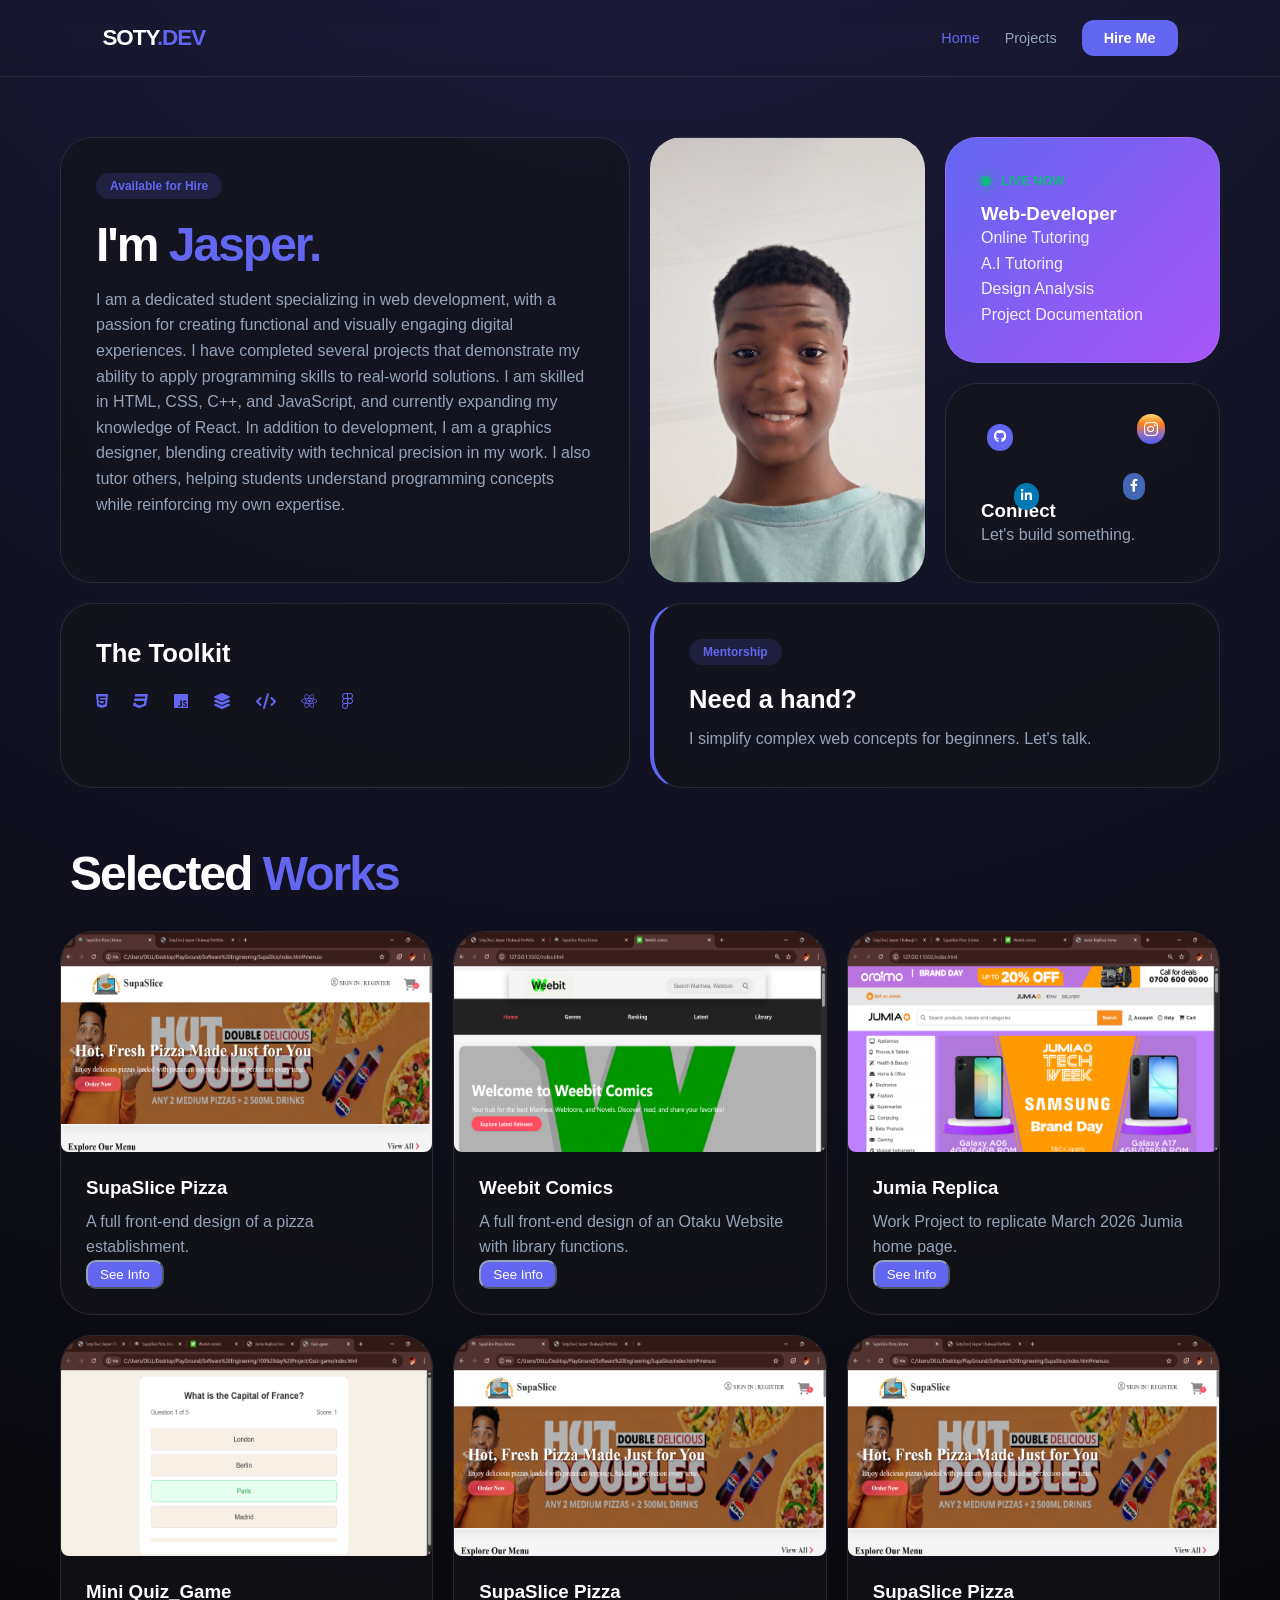
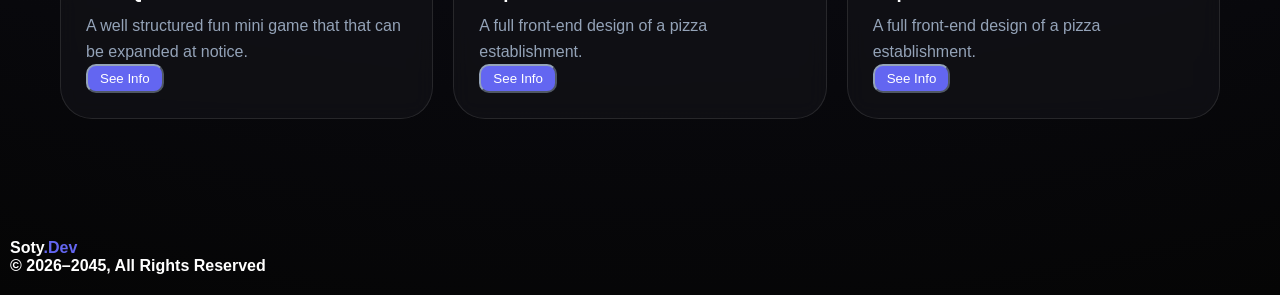
==== index.html @ 4f593fce "Initial commit: Adding my project files" ====
<!doctype html>
<html lang="en">
  <head>
    <meta charset="UTF-8" />
    <meta name="viewport" content="width=device-width, initial-scale=1.0" />
    <title>Soty.Dev | Jasper Chukwuji Portfolio</title>
    <!-- Local Font Awesome (Ensure this folder exists) -->
    <link rel="stylesheet" href="fonts/css/all.css" type="text/css" />
    <link rel="stylesheet" href="./css/style.css" />
    <noscript>
      <style>
        /* If JS is disabled or fails, show all content immediately */
        .reveal {
          opacity: 1 !important;
          transform: none !important;
        }
      </style>
    </noscript>
  </head>
  <body>
    <nav>
      <div class="logo">
        <a href="index.html">SOTY<span>.DEV</span></a>
      </div>
      <div class="nav-links">
        <a href="index.html" class="active">Home</a>
        <a href="#project-section">Projects</a>
        <a href="mailto:jasperchukwuji@gmail.com" class="nav-btn">Hire Me</a>
      </div>
      <button class="menu-btn" id="menuBtn">
        <i class="fa-solid fa-bars"></i>
      </button>
    </nav>

    <div class="container">
      <!-- Hero Section -->
      <div class="card hero-card reveal">
        <div class="badge">Available for Hire</div>
        <h1>I'm <span class="highlight">Jasper.</span></h1>
        <p>
          I am a dedicated student specializing in web development, with a
          passion for creating functional and visually engaging digital
          experiences. I have completed several projects that demonstrate my
          ability to apply programming skills to real-world solutions. I am
          skilled in HTML, CSS, C++, and JavaScript, and currently expanding my
          knowledge of React. In addition to development, I am a graphics
          designer, blending creativity with technical precision in my work. I
          also tutor others, helping students understand programming concepts
          while reinforcing my own expertise.
        </p>
      </div>

      <!-- Visual Space / Photo -->
      <div class="card photo-card reveal"></div>

      <!-- Operation/Status -->
      <div class="card operation-card reveal">
        <div class="status-container">
          <div class="status-dot"></div>
          <span class="status-text">LIVE NOW</span>
        </div>
        <h3>Web-Developer</h3>
        <p style="color: white; opacity: 0.9">Online Tutoring</p>
        <p style="color: white; opacity: 0.9">A.I Tutoring</p>
        <p style="color: white; opacity: 0.9">Design Analysis</p>
        <p style="color: white; opacity: 0.9">Project Documentation</p>

      </div>

      <!-- Social Small -->
      <a href="contact.html" class="card social-card reveal">
        <div class="social-icon-wrapper">
          <i class="fa-brands fa-github" id="github"></i>
          <i class="fa-brands fa-facebook-f" id="facebook"></i>
          <i class="fa-brands fa-instagram" id="instagram"></i>
          <i class="fa-brands fa-linkedin-in" id="linkedin"></i>
        </div>
        <div class="social-content">
          <h3>Connect</h3>
          <p>Let's build something.</p>
        </div>
      </a>

      <!-- Stack -->
      <div class="card stack-card reveal">
        <h2>The Toolkit</h2>
        <div class="stack-icons">
          <i class="fa-brands fa-html5"></i>
          <i class="fa-brands fa-css3"></i>
          <i class="fa-brands fa-js"></i>
          <i class="fa-solid fa-layer-group"></i>
          <i class="fa-solid fa-code"></i>
          <i class="fa-brands fa-react"></i>
          <i class="fa-brands fa-figma"></i>
        </div>
      </div>

      <!-- Tutoring/Service -->
      <div class="card tutoring-card reveal">
        <div class="badge">Mentorship</div>
        <h2>Need a hand?</h2>
        <p>I simplify complex web concepts for beginners. Let's talk.</p>
      </div>
    </div>

    <div class="projects-section reveal" id="project-section">
      <h1>Selected <span class="highlight">Works</span></h1>
      <div class="project-grid">
        <div class="card project-item reveal">
          <div class="work-img">
            <img
              src="images/projects/SupaSlice Pizza _ Home.png"
              alt="Project 1"
            />
          </div>
          <div class="work-info">
            <h3>SupaSlice Pizza</h3>
            <p>A full front-end design of a pizza establishment.</p>
            <button class="btn">
              <a href="./projects/supaSlice.html">See Info</a>
            </button>
          </div>
        </div>

        <div class="card project-item reveal">
          <div class="work-img">
            <img src="images/projects/Weebit comics.png" alt="Project 1" />
          </div>
          <div class="work-info">
            <h3>Weebit Comics</h3>
            <p>
              A full front-end design of an Otaku Website with library
              functions.
            </p>
            <button class="btn">
              <a href="./projects/supaSlice.html">See Info</a>
            </button>
          </div>
        </div>

        <div class="card project-item reveal">
          <div class="work-img">
            <img src="images/projects/Jumia Replica.png" alt="Project 1" />
          </div>
          <div class="work-info">
            <h3>Jumia Replica</h3>
            <p>Work Project to replicate March 2026 Jumia home page.</p>
            <button class="btn">
              <a href="./projects/supaSlice.html">See Info</a>
            </button>
          </div>
        </div>

        <div class="card project-item reveal">
          <div class="work-img">
            <img src="images/projects/quiz-game.png" alt="Project 1" />
          </div>
          <div class="work-info">
            <h3>Mini Quiz_Game</h3>
            <p>
              A well structured fun mini game that that can be expanded at
              notice.
            </p>
            <button class="btn">
              <a href="./projects/supaSlice.html">See Info</a>
            </button>
          </div>
        </div>

        <div class="card project-item reveal">
          <div class="work-img">
            <img
              src="images/projects/SupaSlice Pizza _ Home.png"
              alt="Project 1"
            />
          </div>
          <div class="work-info">
            <h3>SupaSlice Pizza</h3>
            <p>A full front-end design of a pizza establishment.</p>
            <button class="btn">
              <a href="./projects/supaSlice.html">See Info</a>
            </button>
          </div>
        </div>

        <div class="card project-item reveal">
          <div class="work-img">
            <img
              src="images/projects/SupaSlice Pizza _ Home.png"
              alt="Project 1"
            />
          </div>
          <div class="work-info">
            <h3>SupaSlice Pizza</h3>
            <p>A full front-end design of a pizza establishment.</p>
            <button class="btn">
              <a href="./projects/supaSlice.html">See Info</a>
            </button>
          </div>
        </div>
      </div>
    </div>

    <footer>
      <div class="footer-top">
        <h4>Soty<span class="highlight">.Dev</span></h4>
        <h4>© 2026–2045, All Rights Reserved</h4>
      </div>
    </footer>

    <script src="script.js"></script>
  </body>
</html>
---- css/style.css ----
:root {
  --bg: #050505;
  --card-bg: rgba(20, 20, 25, 0.6);
  --accent: #6366f1;
  --accent-glow: rgba(99, 102, 241, 0.3);
  --text-main: #ffffff;
  --text-dim: #94a3b8;
  --glass-border: rgba(255, 255, 255, 0.1);
}

* {
  margin: 0;
  padding: 0;
  box-sizing: border-box;
}

html {
  scroll-behavior: smooth;
}

body {
  background-color: var(--bg);
  background-image: radial-gradient(circle at 50% -20%, #1e1e3f, transparent);
  color: var(--text-main);
  font-family:
    "Plus Jakarta Sans",
    -apple-system,
    BlinkMacSystemFont,
    "Segoe UI",
    Roboto,
    Helvetica,
    Arial,
    sans-serif;
  overflow-x: hidden;
  min-height: 100vh;
}

/* Navigation */
nav {
  display: flex;
  justify-content: space-between;
  align-items: center;
  padding: 20px 8%;
  backdrop-filter: blur(12px);
  position: sticky;
  top: 0;
  z-index: 1000;
  border-bottom: 1px solid var(--glass-border);
}

.menu-btn {
  display: none;
}

.logo {
  font-weight: 800;
  font-size: 1.4rem;
  letter-spacing: -1px;
}
.logo span {
  color: var(--accent);
}

.nav-links {
  display: flex;
  align-items: center;
  gap: 25px;
}
.nav-links a {
  color: var(--text-dim);
  text-decoration: none;
  font-size: 0.9rem;
  transition: 0.3s;
}

.nav-links a:hover,
.nav-links a.active {
  color: var(--accent);
}

.nav-btn {
  background: var(--accent);
  color: white !important;
  padding: 10px 22px;
  border-radius: 12px;
  font-weight: 600;
}

/* Bento Grid Layout */
.container {
  max-width: 1200px;
  margin: 60px auto;
  padding: 0 20px;
  display: grid;
  grid-template-columns: repeat(4, 1fr);
  grid-auto-rows: minmax(180px, auto);
  gap: 20px;
}

/* Card Base Styling */
.card {
  background: var(--card-bg);
  border: 1px solid var(--glass-border);
  border-radius: 32px;
  padding: 35px;
  backdrop-filter: blur(10px);
  transition: all 0.5s cubic-bezier(0.175, 0.885, 0.32, 1.275);
  text-decoration: none;
  color: inherit;
}

.card:hover {
  border-color: var(--accent);
  transform: translateY(-8px);
  box-shadow:
    0 20px 40px rgba(0, 0, 0, 0.4),
    0 0 25px var(--accent-glow);
}

/* Card Variations */
.hero-card {
  grid-column: span 2;
  grid-row: span 2;
}

.photo-card {
  grid-column: span 1;
  grid-row: span 2;
  background-color: #1e1e3f;
  background: url("../images/IMG_20250208_132256_642@260905163.jpg")
    center/cover no-repeat;
}

.operation-card {
  grid-column: span 1;
  background: linear-gradient(135deg, #6366f1, #a855f7);
  color: white;
}

.stack-card {
  grid-column: span 2;
}
.tutoring-card {
  grid-column: span 2;
  border-left: 4px solid var(--accent);
}

.social-card {
  position: relative;
  overflow: hidden;
  display: flex;
  flex-direction: column;
  justify-content: flex-end;
  min-height: 200px;
  transition: background 0.4s;
}

.social-card:hover {
  background: rgba(99, 102, 241, 0.1);
}

.social-icon-wrapper {
  position: absolute;
  top: 0;
  left: 0;
  width: 100%;
  height: 100%;
}

.social-icon-wrapper i {
  position: absolute;
  animation: float 4s ease-in-out infinite;
}

/* Randomized positions and different animation delays */
#github { 
  top: 20%; left: 15%; 
  animation-delay: 0s; 
}
#facebook { 
  top: 45%; left: 65%; 
  animation-delay: 0.5s; 
}
#instagram { 
  top: 15%; left: 70%; 
  animation-delay: 1s; 
}
#linkedin { 
  top: 50%; left: 25%; 
  animation-delay: 1.5s; 
  background-color: #0077b5;
  color: white;
  border-radius: 50px;
  padding: 7px;
  font-size: 0.8rem;
}

@keyframes float {
  0%, 100% { transform: translateY(0) rotate(0deg); }
  50% { transform: translateY(-15px) rotate(5deg); }
}

/* Elements */
.badge {
  background: rgba(99, 102, 241, 0.15);
  color: var(--accent);
  padding: 6px 14px;
  border-radius: 100px;
  font-size: 0.75rem;
  font-weight: 700;
  margin-bottom: 20px;
  display: inline-block;
}

a{
  text-decoration: none;
  color: inherit;;
}


h1 {
  font-size: 3rem;
  line-height: 1.1;
  margin-bottom: 15px;
  letter-spacing: -2px;
}
h2 {
  font-size: 1.6rem;
  margin-bottom: 12px;
}
p {
  color: var(--text-dim);
  line-height: 1.6;
  font-size: 1rem;
}

ul{
 list-style: none;
}

.stack-icons {
  display: flex;
  gap: 25px;
  margin-top: 25px;
  color: var(--accent);
}

.status-container {
  display: flex;
  align-items: center;
  gap: 10px;
  margin-bottom: 15px;
}
.status-dot {
  height: 10px;
  width: 10px;
  background: #10b981;
  border-radius: 50%;
  box-shadow: 0 0 12px #10b981;
}
.status-text {
  font-size: 0.8rem;
  font-weight: 800;
  color: #10b981;
}

@keyframes pulse {
  0% {
    box-shadow: 0 0 0 0 rgba(74, 222, 128, 0.7);
  }

  70% {
    box-shadow: 0 0 0 10px rgba(74, 222, 128, 0);
  }

  100% {
    box-shadow: 0 0 0 0 rgba(74, 222, 128, 0);
  }
}

.status-dot {
  animation: pulse 2s infinite;
}

/* Projects Section Fitting */
.projects-section {
  max-width: 1200px;
  margin: 40px auto 100px;
  padding: 0 20px;
}

.projects-section h1 {
  margin-bottom: 30px;
  padding-left: 10px;
}

.project-grid {
  display: grid;
  grid-template-columns: repeat(auto-fit, minmax(300px, 1fr));
  gap: 20px;
}

.project-item {
  padding: 0;
  overflow: hidden;
}
.work-img img {
  width: 100%;
  height: 220px;
  object-fit: fill;
  display: block;
  border-radius: 8px;
}
.work-info {
  padding: 25px;
}
.work-info h3 {
  margin-bottom: 10px;
  color: var(--text-main);
}

.highlight {
  color: var(--accent);
}

.btn {
  padding: 5px 12px;
  color: var(--text-main);
  border-color: var(--text-dim);
  border-radius: 10px;
  background-color: var(--accent);
}
.btn a {
  color: var(--text-main);
  text-decoration: none;
}

/* Reveal Animation Class */
.reveal {
  opacity: 0;
  transform: translateY(30px);
  transition: all 0.8s ease-out;
}

.reveal.active {
  opacity: 1;
  transform: translateY(0);
}

/* Responsive */
@media (max-width: 1024px) {
  .container {
    grid-template-columns: repeat(2, 1fr);
  }
  .photo-card {
    height: 400px;
  }
}

footer{
  padding: 20px 10px;
}
.footer-top{
  margin: 0 auto;
  padding: 0 auto;
}


#github{
    background-color: var(--accent);
    font-size: 0.8rem;
    border-radius: 50px;
    padding: 7px;
    padding-left: 7px;
    padding-right: 7px;
    transition: .7s;
    color: white;
}

#facebook{
    background-color: #4267B2;
    font-size: 0.8rem;
    border-radius: 50px;
    padding: 7px;
    padding-left: 7px;
    padding-right: 7px;
    transition: .7s;
    color: white;
}
#instagram{
    background:linear-gradient(to bottom, #feda75, #fa7e1e, #926fbf, #4f5bf4);
    border-radius: 50px;
    padding: 7px;
    padding-left: 7px;
    padding-right: 7px;
    transition: .7s;
    transition: .7s;
    color: white;
}

/* Catchy Mobile Bento Grid */
@media (max-width: 768px) {
  .menu-btn {
    display: block;
    background: rgba(255, 255, 255, 0.05);
    border: 1px solid var(--glass-border);
    color: white;
    padding: 10px;
    border-radius: 12px;
    cursor: pointer;
  }

  .nav-links {
    position: absolute;
    top: 100%;
    left: 0;
    width: 100%;
    flex-direction: column;
    background: rgba(5, 5, 5, 0.98);
    backdrop-filter: blur(20px);
    padding: 40px;
    gap: 20px;
    border-bottom: 1px solid var(--glass-border);
    opacity: 0;
    transform: translateY(-10px);
    pointer-events: none;
    transition: all 0.4s cubic-bezier(0.4, 0, 0.2, 1);
  }

  .nav-links.active {
    opacity: 1;
    transform: translateY(0);
    pointer-events: all;
  }

  .container {
    grid-template-columns: repeat(2, 1fr);
    grid-auto-rows: minmax(130px, auto);
    gap: 12px;
    margin: 30px auto;
  }

  .hero-card,
  .stack-card,
  .tutoring-card {
    grid-column: span 2;
  }
  .photo-card,
  .operation-card,
  .social-card {
    grid-column: span 1;
  }

  h1 {
    font-size: 2.2rem;
    letter-spacing: -1px;
  }
  .card {
    padding: 25px;
    border-radius: 24px;
  }

  .work-img img {
    object-fit: fill;
  }
}

/* Project Detail Page Styles (supaSlice.html and similar project pages) */
.project-detail-container {
  grid-template-columns: 1fr; /* Full width for project detail */
  max-width: 900px; /* Adjust as needed */
  margin-top: 40px;
  margin-bottom: 80px;
}

.project-detail-container .card {
  padding: 40px;
  display: flex;
  flex-direction: column;
}

.back-to-projects {
  display: inline-flex;
  align-items: center;
  gap: 8px;
  color: var(--accent);
  text-decoration: none;
  margin-bottom: 25px;
  font-weight: 600;
  transition: color 0.3s ease;
}

.back-to-projects:hover {
  color: var(--text-main);
}

.back-to-projects i {
  font-size: 1em;
}

.project-title {
  font-size: 3.5rem; /* Larger title for emphasis */
  margin-bottom: 20px;
  line-height: 1.1;
}

.project-meta {
  display: flex;
  flex-wrap: wrap;
  gap: 10px;
  margin-bottom: 30px;
}

.project-meta .badge {
  font-size: 0.9rem;
  padding: 8px 16px;
}

.project-description {
  font-size: 1.1rem;
  line-height: 1.8;
  margin-bottom: 40px;
}

.technologies-used {
  margin-bottom: 40px;
}

.technologies-used h3 {
  font-size: 1.4rem;
  margin-bottom: 15px;
  color: var(--text-main);
}

.project-tech-icons {
  font-size: 2.5rem; /* Larger icons for tech stack */
  gap: 20px;
}

.project-links {
  display: flex;
  flex-wrap: wrap;
  gap: 15px;
  margin-bottom: 40px;
}

.project-images h3 {
  font-size: 1.4rem;
  margin-bottom: 20px;
  color: var(--text-main);
}

.image-gallery {
  display: grid;
  grid-template-columns: repeat(auto-fit, minmax(300px, 1fr));
  gap: 20px;
}

.image-gallery img {
  width: 100%;
  height: auto;
  border-radius: 12px;
  box-shadow: 0 5px 15px rgba(0, 0, 0, 0.2);
}

.project-navigation {
  display: flex;
  justify-content: space-between;
  margin-top: 50px;
  padding-top: 20px;
  border-top: 1px solid var(--glass-border);
}

.project-navigation .btn {
  background: var(--card-bg); /* Use card background for navigation buttons */
  color: var(--text-main);
  border: 1px solid var(--glass-border);
  padding: 12px 25px;
  border-radius: 12px;
  text-decoration: none;
  display: inline-flex;
  align-items: center;
  gap: 10px;
  font-weight: 600;
  transition: all 0.3s ease;
}

.project-navigation .btn:hover {
  border-color: var(--accent);
  box-shadow: 0 0 10px var(--accent-glow);
  transform: translateY
}
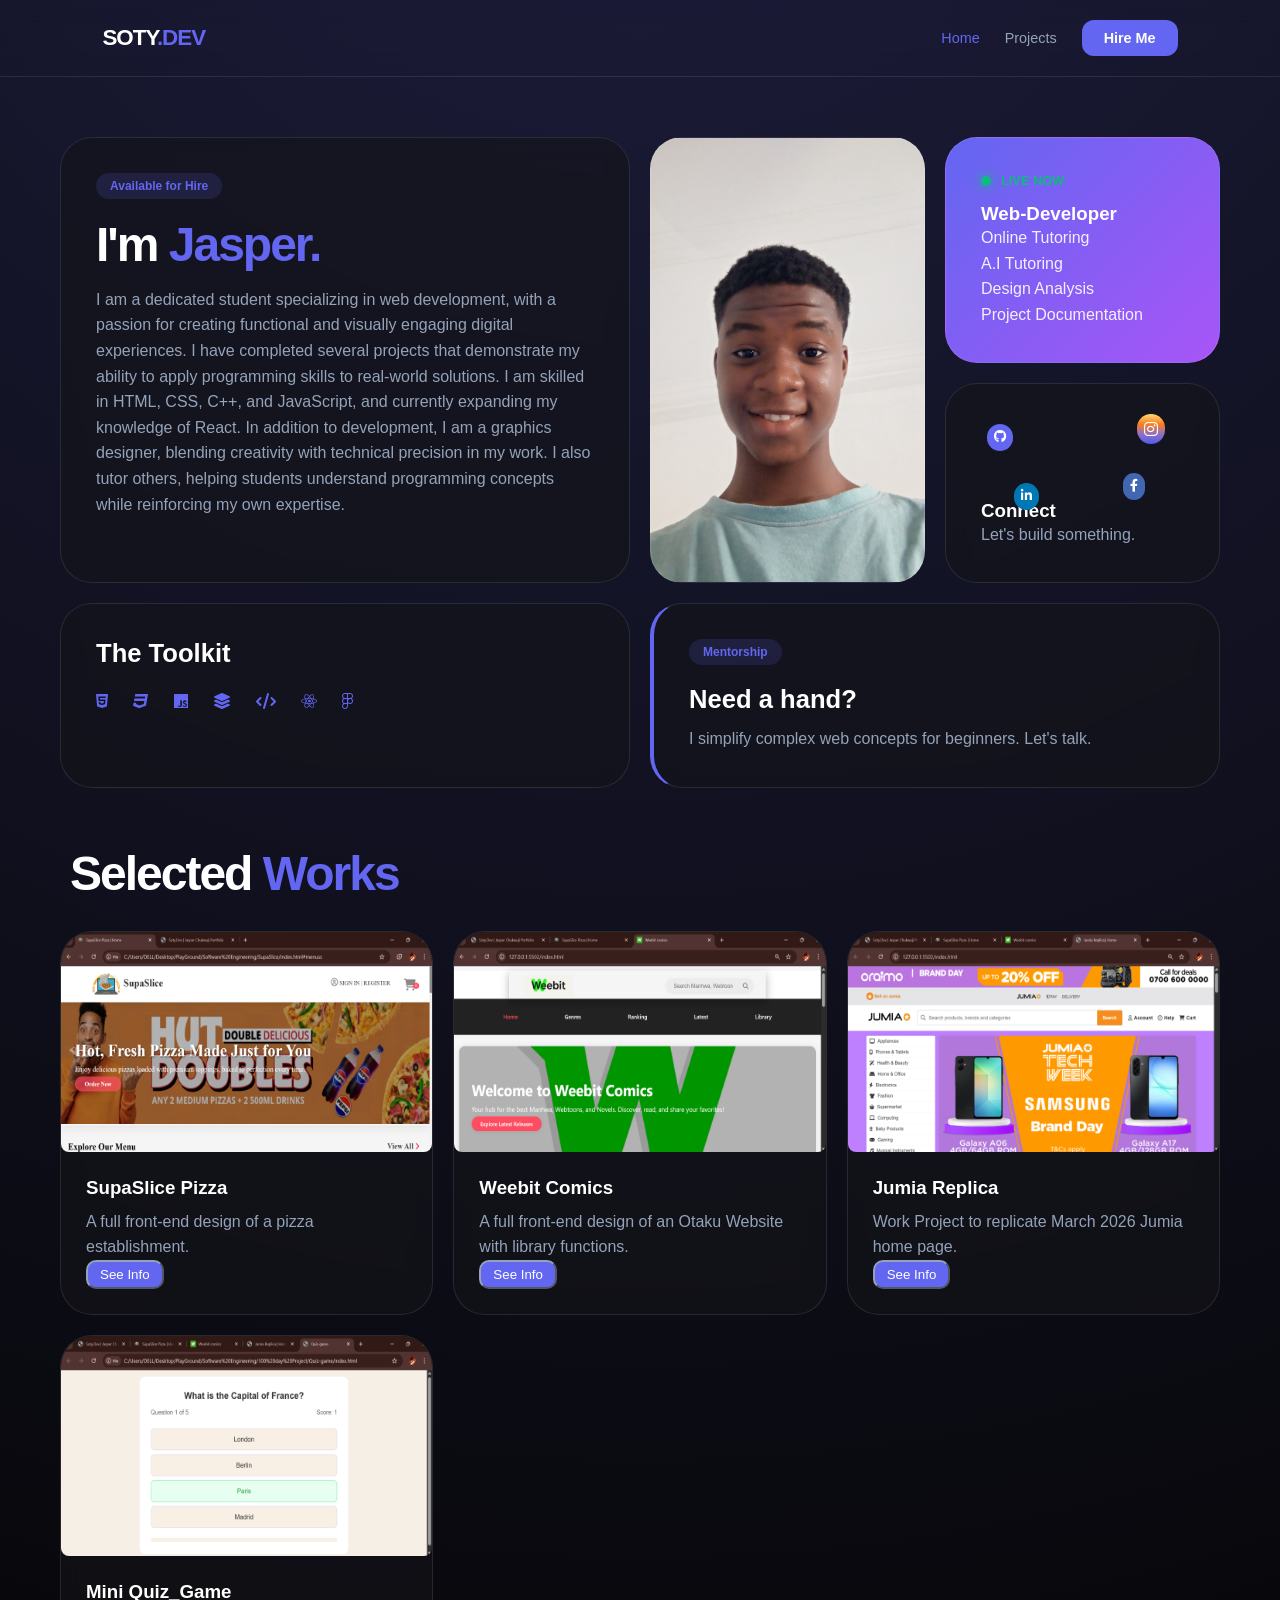
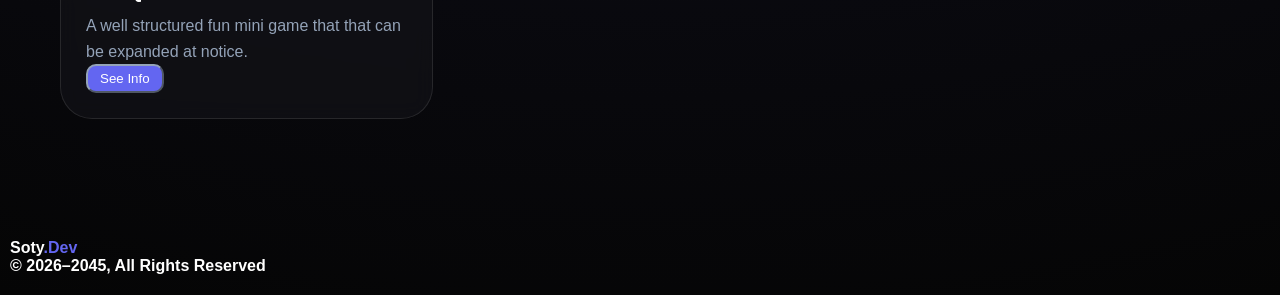
==== commit 5e2321a1: "Update the websites" ====
--- a/index.html
+++ b/index.html
@@ -133,7 +133,7 @@
               functions.
             </p>
             <button class="btn">
-              <a href="./projects/supaSlice.html">See Info</a>
+              <a href="./projects/weebitComic.html">See Info</a>
             </button>
           </div>
         </div>
@@ -146,7 +146,7 @@
             <h3>Jumia Replica</h3>
             <p>Work Project to replicate March 2026 Jumia home page.</p>
             <button class="btn">
-              <a href="./projects/supaSlice.html">See Info</a>
+              <a href="./projects/jumiaReplica.html">See Info</a>
             </button>
           </div>
         </div>
@@ -162,42 +162,11 @@
               notice.
             </p>
             <button class="btn">
-              <a href="./projects/supaSlice.html">See Info</a>
+              <a href="./projects/quizGame.html">See Info</a>
             </button>
           </div>
         </div>
 
-        <div class="card project-item reveal">
-          <div class="work-img">
-            <img
-              src="images/projects/SupaSlice Pizza _ Home.png"
-              alt="Project 1"
-            />
-          </div>
-          <div class="work-info">
-            <h3>SupaSlice Pizza</h3>
-            <p>A full front-end design of a pizza establishment.</p>
-            <button class="btn">
-              <a href="./projects/supaSlice.html">See Info</a>
-            </button>
-          </div>
-        </div>
-
-        <div class="card project-item reveal">
-          <div class="work-img">
-            <img
-              src="images/projects/SupaSlice Pizza _ Home.png"
-              alt="Project 1"
-            />
-          </div>
-          <div class="work-info">
-            <h3>SupaSlice Pizza</h3>
-            <p>A full front-end design of a pizza establishment.</p>
-            <button class="btn">
-              <a href="./projects/supaSlice.html">See Info</a>
-            </button>
-          </div>
-        </div>
       </div>
     </div>
 
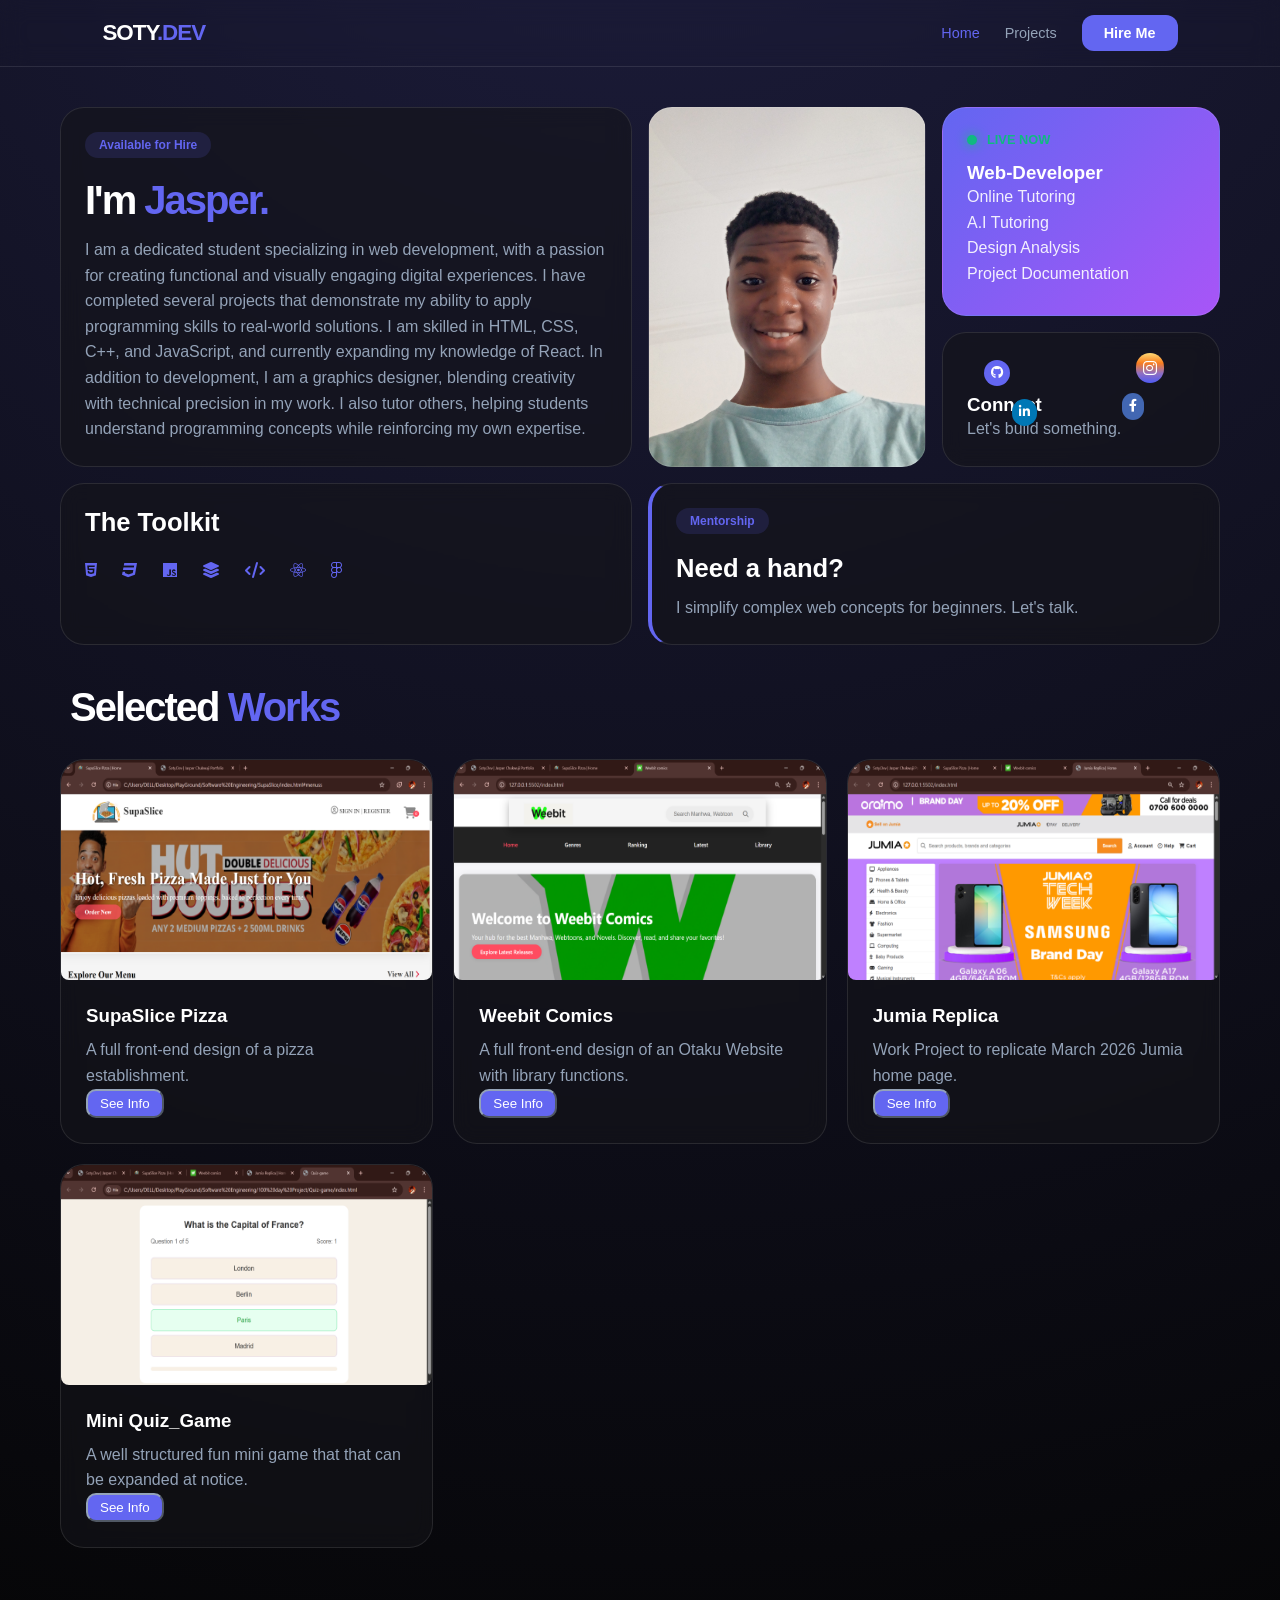
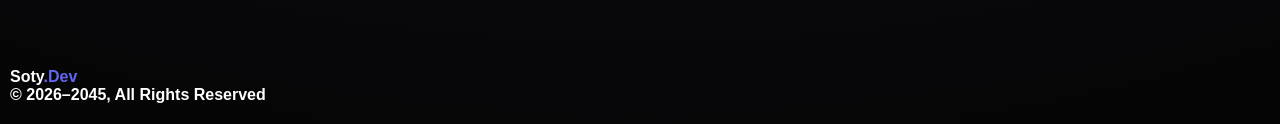
==== commit efc90c4d: "Updated project files" ====
--- a/index.html
+++ b/index.html
@@ -25,7 +25,7 @@
       <div class="nav-links">
         <a href="index.html" class="active">Home</a>
         <a href="#project-section">Projects</a>
-        <a href="mailto:jasperchukwuji@gmail.com" class="nav-btn">Hire Me</a>
+        <a href="contact.html" class="nav-btn">Hire Me</a>
       </div>
       <button class="menu-btn" id="menuBtn">
         <i class="fa-solid fa-bars"></i>
@@ -34,7 +34,7 @@
 
     <div class="container">
       <!-- Hero Section -->
-      <div class="card hero-card reveal">
+      <div class="card hero-card row-2 reveal">
         <div class="badge">Available for Hire</div>
         <h1>I'm <span class="highlight">Jasper.</span></h1>
         <p>
@@ -51,7 +51,7 @@
       </div>
 
       <!-- Visual Space / Photo -->
-      <div class="card photo-card reveal"></div>
+      <div class="card photo-card row-2 reveal"></div>
 
       <!-- Operation/Status -->
       <div class="card operation-card reveal">
@@ -64,7 +64,6 @@
         <p style="color: white; opacity: 0.9">A.I Tutoring</p>
         <p style="color: white; opacity: 0.9">Design Analysis</p>
         <p style="color: white; opacity: 0.9">Project Documentation</p>
-
       </div>
 
       <!-- Social Small -->
@@ -166,7 +165,6 @@
             </button>
           </div>
         </div>
-
       </div>
     </div>
 
--- a/css/style.css
+++ b/css/style.css
@@ -37,10 +37,11 @@
 
 /* Navigation */
 nav {
+  width: 100%;
   display: flex;
   justify-content: space-between;
   align-items: center;
-  padding: 20px 8%;
+  padding: 15px 8%;
   backdrop-filter: blur(12px);
   position: sticky;
   top: 0;
@@ -89,20 +90,20 @@
 /* Bento Grid Layout */
 .container {
   max-width: 1200px;
-  margin: 60px auto;
+  margin: 40px auto;
   padding: 0 20px;
   display: grid;
   grid-template-columns: repeat(4, 1fr);
-  grid-auto-rows: minmax(180px, auto);
-  gap: 20px;
+  grid-auto-rows: minmax(130px, auto);
+  gap: 16px;
 }
 
 /* Card Base Styling */
 .card {
   background: var(--card-bg);
   border: 1px solid var(--glass-border);
-  border-radius: 32px;
-  padding: 35px;
+  border-radius: 24px;
+  padding: 24px;
   backdrop-filter: blur(10px);
   transition: all 0.5s cubic-bezier(0.175, 0.885, 0.32, 1.275);
   text-decoration: none;
@@ -120,15 +121,19 @@
 /* Card Variations */
 .hero-card {
   grid-column: span 2;
-  grid-row: span 2;
 }
 
 .photo-card {
   grid-column: span 1;
-  grid-row: span 2;
   background-color: #1e1e3f;
   background: url("../images/IMG_20250208_132256_642@260905163.jpg")
     center/cover no-repeat;
+  min-height: 280px;
+}
+
+/* Utility for row spanning */
+.row-2 {
+  grid-row: span 2;
 }
 
 .operation-card {
@@ -151,7 +156,6 @@
   display: flex;
   flex-direction: column;
   justify-content: flex-end;
-  min-height: 200px;
   transition: background 0.4s;
 }
 
@@ -173,21 +177,25 @@
 }
 
 /* Randomized positions and different animation delays */
-#github { 
-  top: 20%; left: 15%; 
-  animation-delay: 0s; 
-}
-#facebook { 
-  top: 45%; left: 65%; 
-  animation-delay: 0.5s; 
-}
-#instagram { 
-  top: 15%; left: 70%; 
-  animation-delay: 1s; 
-}
-#linkedin { 
-  top: 50%; left: 25%; 
-  animation-delay: 1.5s; 
+#github {
+  top: 20%;
+  left: 15%;
+  animation-delay: 0s;
+}
+#facebook {
+  top: 45%;
+  left: 65%;
+  animation-delay: 0.5s;
+}
+#instagram {
+  top: 15%;
+  left: 70%;
+  animation-delay: 1s;
+}
+#linkedin {
+  top: 50%;
+  left: 25%;
+  animation-delay: 1.5s;
   background-color: #0077b5;
   color: white;
   border-radius: 50px;
@@ -196,8 +204,46 @@
 }
 
 @keyframes float {
-  0%, 100% { transform: translateY(0) rotate(0deg); }
-  50% { transform: translateY(-15px) rotate(5deg); }
+  0%,
+  100% {
+    transform: translateY(0) rotate(0deg);
+  }
+  50% {
+    transform: translateY(-15px) rotate(5deg);
+  }
+}
+
+/* Contact Page Specials */
+.whatsapp-card {
+  background: #25d366 !important;
+  color: white !important;
+  display: flex;
+  flex-direction: column;
+  align-items: center;
+  justify-content: center;
+  text-align: center;
+  gap: 15px;
+}
+
+.whatsapp-card i {
+  font-size: 3.5rem;
+}
+
+.contact-item-small {
+  display: flex;
+  align-items: center;
+  justify-content: center;
+  gap: 12px;
+  font-weight: 600;
+}
+
+.contact-item-small i {
+  font-size: 1.5rem;
+  color: var(--accent);
+}
+
+.flyer-card {
+  grid-column: span 4;
 }
 
 /* Elements */
@@ -212,14 +258,13 @@
   display: inline-block;
 }
 
-a{
+a {
   text-decoration: none;
-  color: inherit;;
-}
-
+  color: inherit;
+}
 
 h1 {
-  font-size: 3rem;
+  font-size: 2.5rem;
   line-height: 1.1;
   margin-bottom: 15px;
   letter-spacing: -2px;
@@ -234,8 +279,8 @@
   font-size: 1rem;
 }
 
-ul{
- list-style: none;
+ul {
+  list-style: none;
 }
 
 .stack-icons {
@@ -357,45 +402,44 @@
   }
 }
 
-footer{
+footer {
   padding: 20px 10px;
 }
-.footer-top{
+.footer-top {
   margin: 0 auto;
   padding: 0 auto;
 }
 
-
-#github{
-    background-color: var(--accent);
-    font-size: 0.8rem;
-    border-radius: 50px;
-    padding: 7px;
-    padding-left: 7px;
-    padding-right: 7px;
-    transition: .7s;
-    color: white;
-}
-
-#facebook{
-    background-color: #4267B2;
-    font-size: 0.8rem;
-    border-radius: 50px;
-    padding: 7px;
-    padding-left: 7px;
-    padding-right: 7px;
-    transition: .7s;
-    color: white;
-}
-#instagram{
-    background:linear-gradient(to bottom, #feda75, #fa7e1e, #926fbf, #4f5bf4);
-    border-radius: 50px;
-    padding: 7px;
-    padding-left: 7px;
-    padding-right: 7px;
-    transition: .7s;
-    transition: .7s;
-    color: white;
+#github {
+  background-color: var(--accent);
+  font-size: 0.8rem;
+  border-radius: 50px;
+  padding: 7px;
+  padding-left: 7px;
+  padding-right: 7px;
+  transition: 0.7s;
+  color: white;
+}
+
+#facebook {
+  background-color: #4267b2;
+  font-size: 0.8rem;
+  border-radius: 50px;
+  padding: 7px;
+  padding-left: 7px;
+  padding-right: 7px;
+  transition: 0.7s;
+  color: white;
+}
+#instagram {
+  background: linear-gradient(to bottom, #feda75, #fa7e1e, #926fbf, #4f5bf4);
+  border-radius: 50px;
+  padding: 7px;
+  padding-left: 7px;
+  padding-right: 7px;
+  transition: 0.7s;
+  transition: 0.7s;
+  color: white;
 }
 
 /* Catchy Mobile Bento Grid */
@@ -467,6 +511,7 @@
 
 /* Project Detail Page Styles (supaSlice.html and similar project pages) */
 .project-detail-container {
+  margin: auto 0;
   grid-template-columns: 1fr; /* Full width for project detail */
   max-width: 900px; /* Adjust as needed */
   margin-top: 40px;
@@ -474,9 +519,76 @@
 }
 
 .project-detail-container .card {
-  padding: 40px;
+  padding: 30px;
   display: flex;
   flex-direction: column;
+}
+
+/* --- Bulletproof Fix for Ultra-Slim Screens (e.g., Galaxy Fold) --- */
+@media (max-width: 480px) {
+  /* 1. Strictly lock the viewport width */
+  html,
+  body {
+    overflow-x: hidden !important;
+    width: 100%;
+    position: relative;
+  }
+
+  /* 2. Force all text to wrap instead of pushing the screen wider */
+  * {
+    word-break: break-word;
+    overflow-wrap: break-word;
+  }
+
+  /* 3. Reclaim maximum screen real estate by gutting the padding */
+  .container {
+    padding: 0 10px; /* Shrinks outer margins */
+  }
+
+  .card,
+  .project-detail-container .card {
+    padding: 15px; /* Gives the text room to breathe inside the card */
+  }
+
+  /* 4. Scale down typography so titles don't overflow */
+  h1,
+  .project-title {
+    font-size: 1.8rem !important;
+    line-height: 1.2;
+  }
+
+  /* 5. Force flex containers (like tech icons) to wrap if they run out of space */
+  .stack-icons,
+  .project-tech-icons {
+    flex-wrap: wrap;
+    gap: 15px;
+  }
+
+  /* 6. Override the stubborn 300px grid minimums globally */
+  .project-grid,
+  .image-gallery {
+    grid-template-columns: 1fr !important;
+  }
+
+  /* 7. Stack all buttons vertically and make them full width */
+  .project-links,
+  .project-navigation {
+    flex-direction: column;
+    gap: 10px;
+    align-items: stretch; /* Stretches buttons to fill container */
+  }
+
+  .project-links .btn,
+  .project-navigation .btn {
+    width: 100%;
+    text-align: center;
+    justify-content: center;
+  }
+
+  /* 8. Fix the navigation header padding for tiny screens */
+  nav {
+    padding: 15px 5%;
+  }
 }
 
 .back-to-projects {
@@ -499,7 +611,7 @@
 }
 
 .project-title {
-  font-size: 3.5rem; /* Larger title for emphasis */
+  font-size: 2.8rem; /* Adjusted from 3.5rem */
   margin-bottom: 20px;
   line-height: 1.1;
 }
@@ -588,5 +700,5 @@
 .project-navigation .btn:hover {
   border-color: var(--accent);
   box-shadow: 0 0 10px var(--accent-glow);
-  transform: translateY
-}+  transform: translateY(-4px);
+}
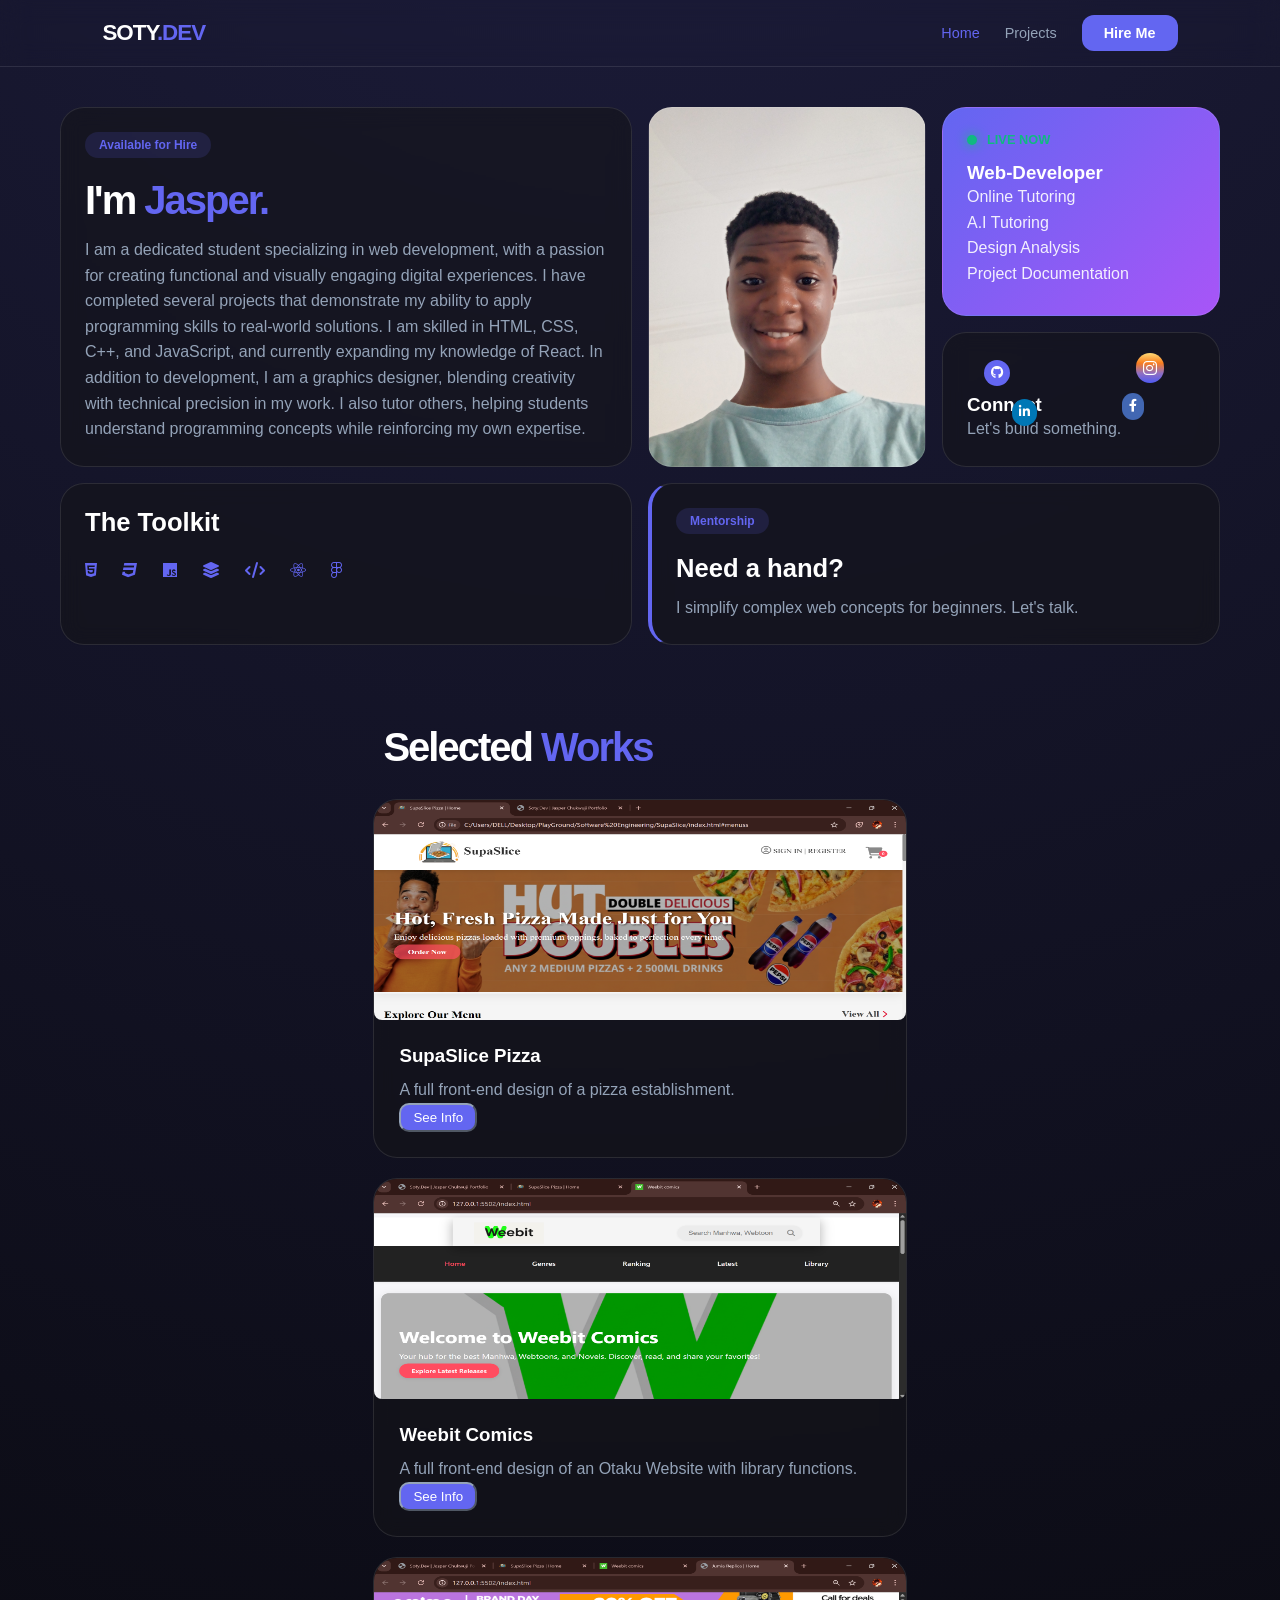
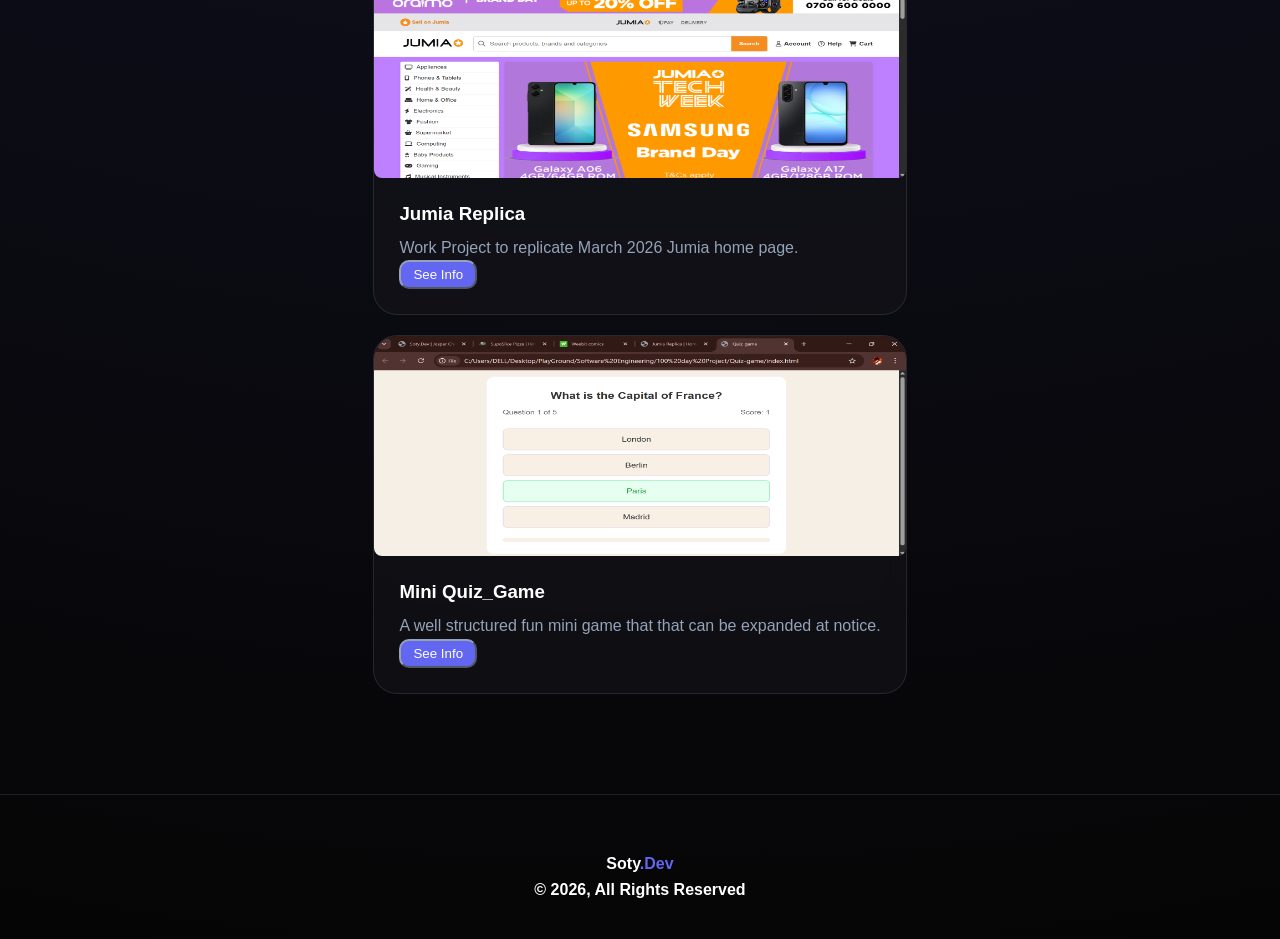
==== commit b4ea45a6: "Updated footer" ====
--- a/index.html
+++ b/index.html
@@ -171,7 +171,7 @@
     <footer>
       <div class="footer-top">
         <h4>Soty<span class="highlight">.Dev</span></h4>
-        <h4>© 2026–2045, All Rights Reserved</h4>
+        <h4>© 2026, All Rights Reserved</h4>
       </div>
     </footer>
 
--- a/css/style.css
+++ b/css/style.css
@@ -33,6 +33,8 @@
     sans-serif;
   overflow-x: hidden;
   min-height: 100vh;
+  display: flex;
+  flex-direction: column;
 }
 
 /* Navigation */
@@ -403,11 +405,16 @@
 }
 
 footer {
-  padding: 20px 10px;
+  padding: 60px 20px 40px;
+  text-align: center;
+  border-top: 1px solid var(--glass-border);
+  margin-top: auto;
 }
 .footer-top {
-  margin: 0 auto;
-  padding: 0 auto;
+  display: flex;
+  flex-direction: column;
+  align-items: center;
+  gap: 8px;
 }
 
 #github {
